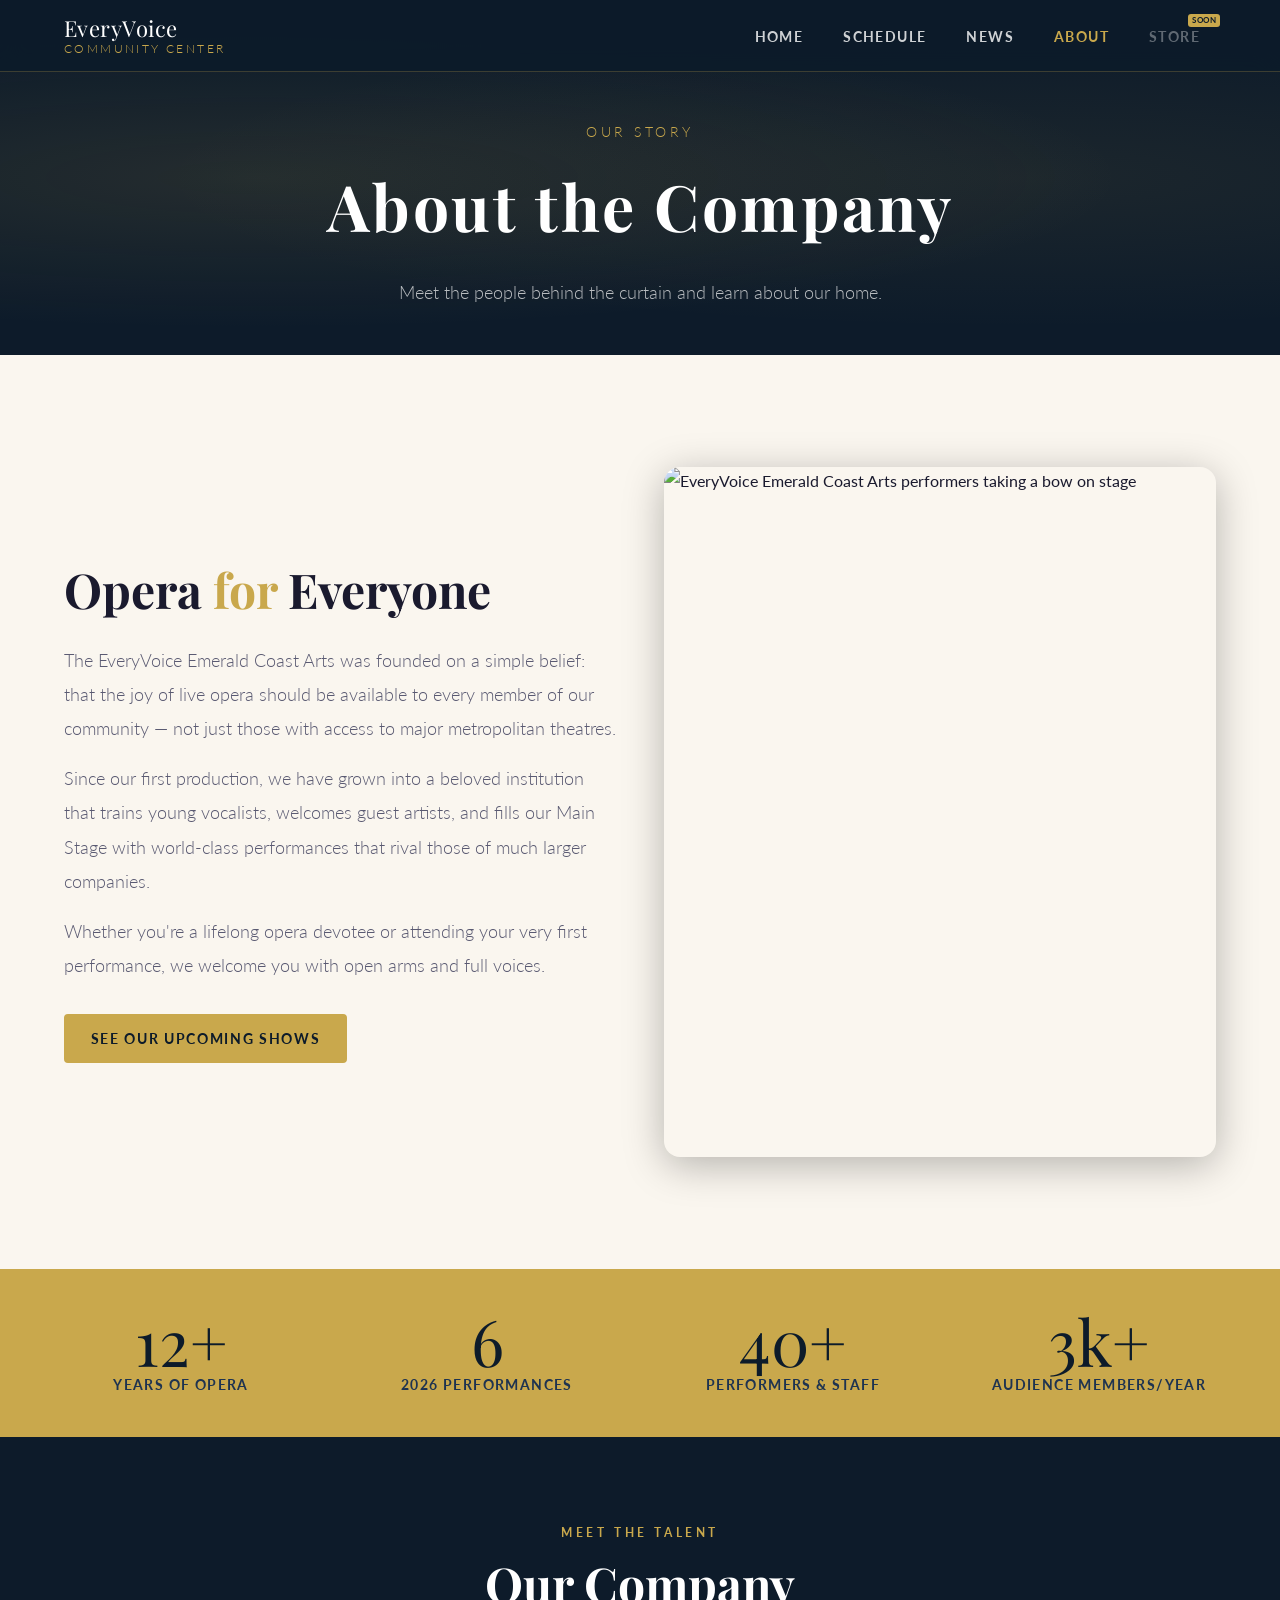
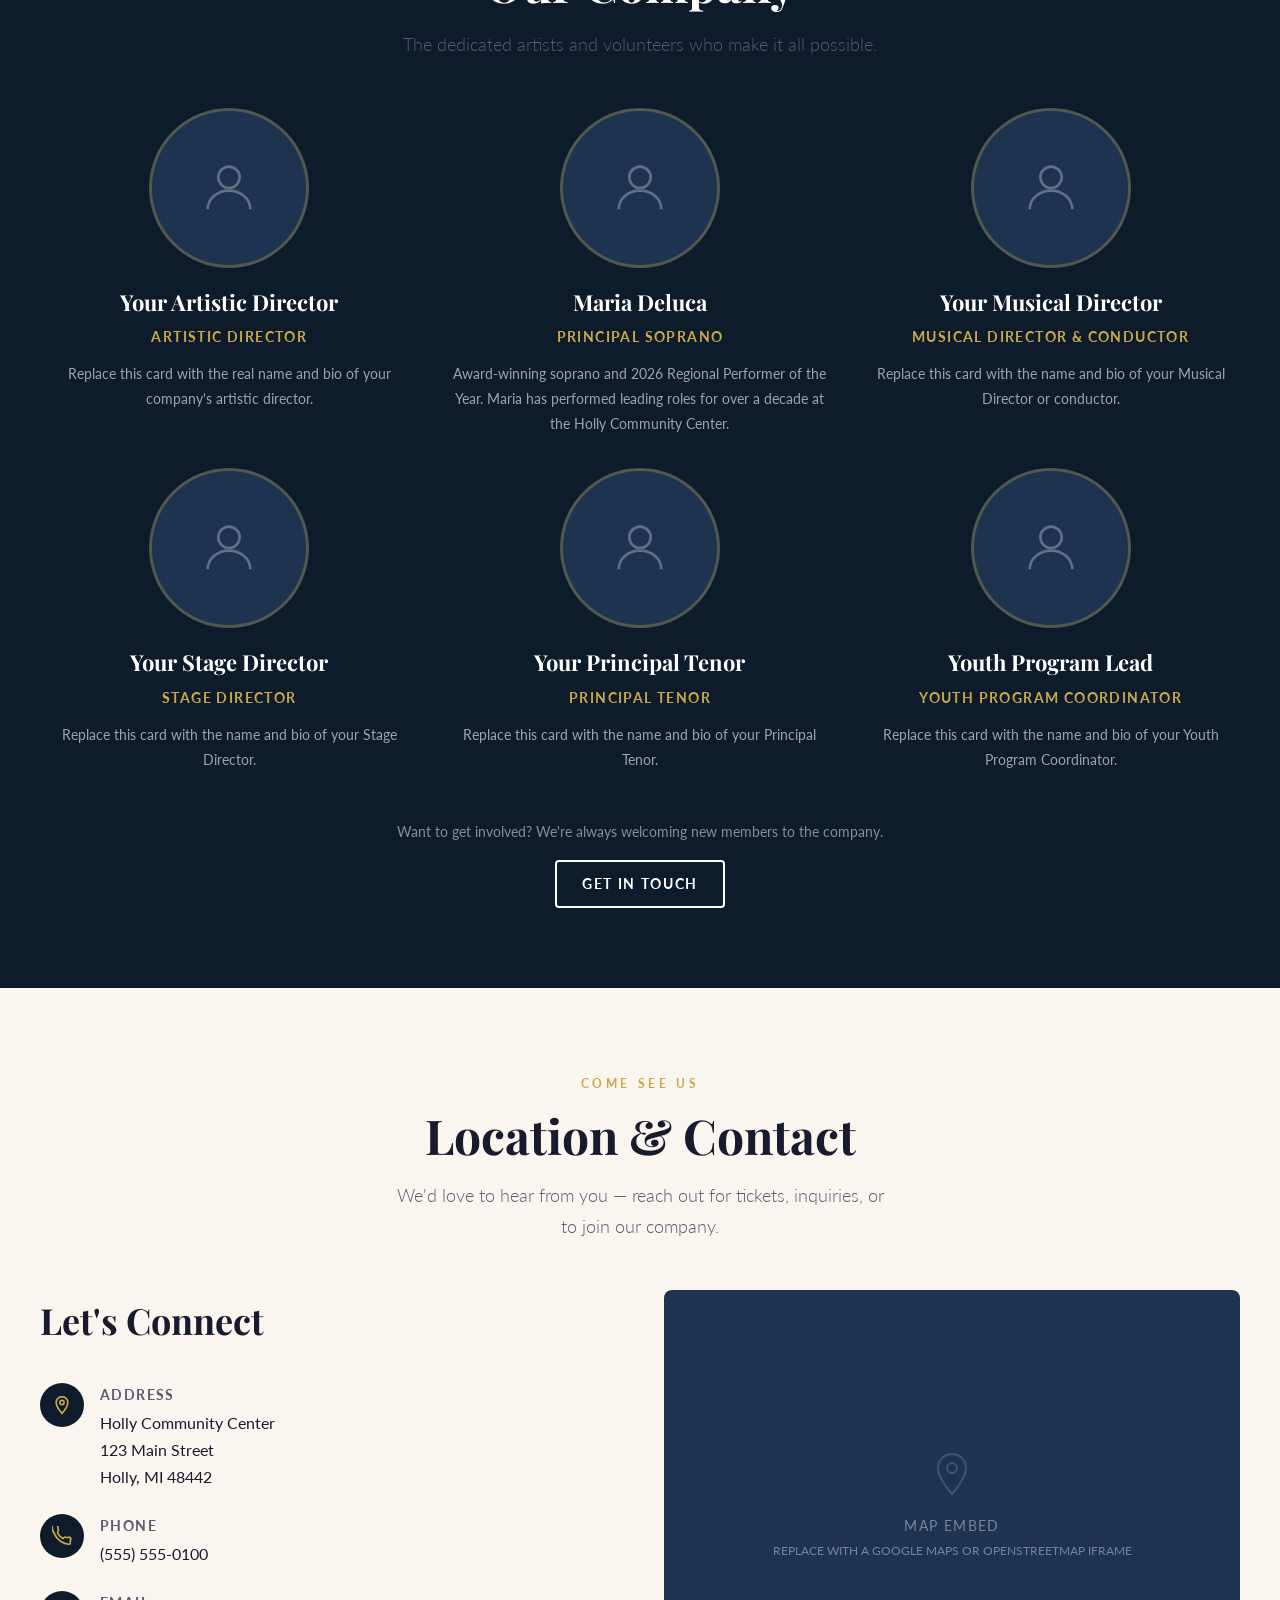
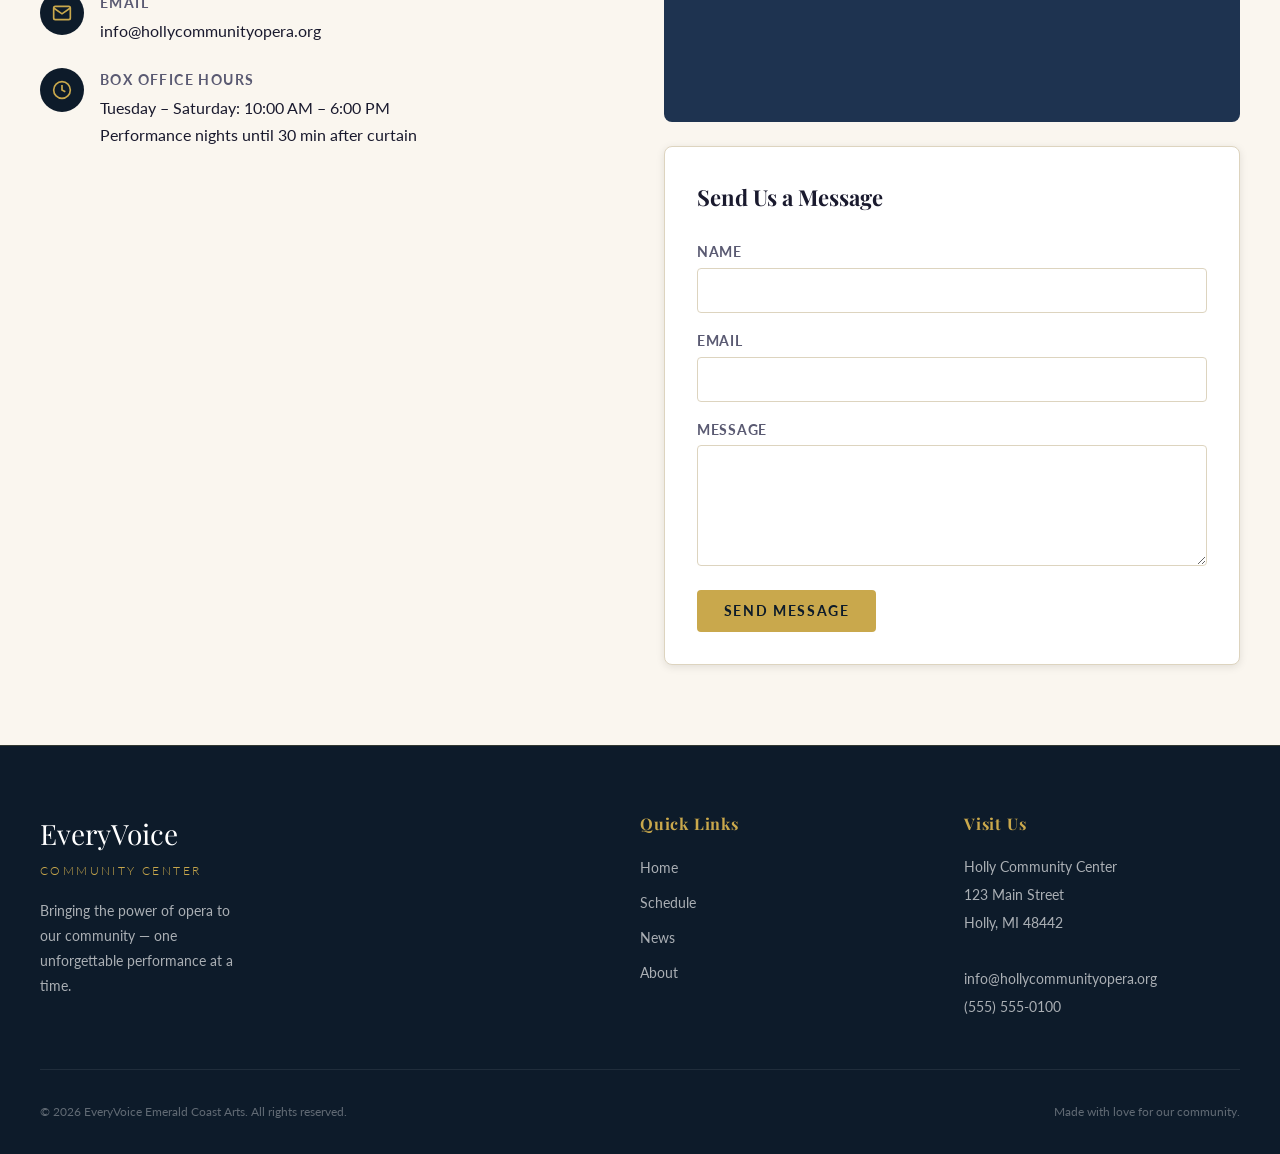
==== about.html @ 62fd3dc6 "Initial website" ====
<!DOCTYPE html>
<html lang="en">
<head>
  <meta charset="UTF-8">
  <meta name="viewport" content="width=device-width, initial-scale=1.0">
  <meta name="description" content="About EveryVoice Emerald Coast Arts — meet the performers and staff, find our location, and get in touch.">
  <title>About — EveryVoice Emerald Coast Arts</title>
  <link rel="stylesheet" href="css/style.css">
</head>
<body>

  <!-- ── Navigation ─────────────────────────────────────────── -->
  <nav class="site-nav" aria-label="Main navigation">
    <div class="nav-inner">
      <div class="nav-logo">
        <a href="index.html" aria-label="EveryVoice Emerald Coast Arts — Home">
          <span class="logo-title">EveryVoice</span>
          <span class="logo-sub">Community Center</span>
        </a>
      </div>
      <button class="nav-toggle" aria-controls="primary-nav" aria-expanded="false" aria-label="Open navigation menu">
        <span></span><span></span><span></span>
      </button>
      <ul class="nav-links" id="primary-nav" role="list">
        <li><a href="index.html">Home</a></li>
        <li><a href="schedule.html">Schedule</a></li>
        <li><a href="news.html">News</a></li>
        <li><a href="about.html">About</a></li>
        <li><a href="store.html" class="coming-soon" aria-label="Store — Coming Soon" tabindex="-1" aria-disabled="true">Store</a></li>
      </ul>
    </div>
  </nav>

  <!-- ── Page Banner ─────────────────────────────────────────── -->
  <header class="page-banner" aria-labelledby="about-heading">
    <h1 id="about-heading">
      <span>Our Story</span>
      About the Company
    </h1>
    <p>Meet the people behind the curtain and learn about our home.</p>
  </header>

  <!-- ── About Intro ─────────────────────────────────────────── -->
  <section style="padding: var(--sp-20) var(--sp-6); background: var(--clr-cream);" aria-labelledby="about-intro-heading">
    <div class="about-intro">
      <div class="about-intro-text">
        <h2 id="about-intro-heading">Opera <em>for</em> Everyone</h2>
        <p>
          The EveryVoice Emerald Coast Arts was founded on a simple belief: that the
          joy of live opera should be available to every member of our community —
          not just those with access to major metropolitan theatres.
        </p>
        <p>
          Since our first production, we have grown into a beloved institution that
          trains young vocalists, welcomes guest artists, and fills our Main Stage
          with world-class performances that rival those of much larger companies.
        </p>
        <p>
          Whether you're a lifelong opera devotee or attending your very first
          performance, we welcome you with open arms and full voices.
        </p>
        <a href="schedule.html" class="btn btn-primary" style="margin-top:var(--sp-4)">See Our Upcoming Shows</a>
      </div>
      <img
        class="about-intro-img"
        src="assets/pictures/shutterstock_2709307679.jpg"
        alt="EveryVoice Emerald Coast Arts performers taking a bow on stage"
        loading="lazy"
        onerror="this.onerror=null; this.src='assets/pictures/shutterstock_2499307679.jpg';"
      >
    </div>
  </section>

  <!-- ── Stats Strip ─────────────────────────────────────────── -->
  <div style="
    background: var(--clr-gold);
    padding: var(--sp-10) var(--sp-6);
  " aria-label="Company highlights">
    <div style="
      max-width: var(--max-w); margin-inline: auto;
      display: grid; grid-template-columns: repeat(4, 1fr);
      gap: var(--sp-6); text-align: center;
    ">
      <div>
        <p style="font-family:var(--font-serif);font-size:var(--fs-5xl);color:var(--clr-navy);line-height:1;">12+</p>
        <p style="font-size:var(--fs-sm);font-weight:700;letter-spacing:.1em;text-transform:uppercase;color:var(--clr-navy-light);">Years of Opera</p>
      </div>
      <div>
        <p style="font-family:var(--font-serif);font-size:var(--fs-5xl);color:var(--clr-navy);line-height:1;">6</p>
        <p style="font-size:var(--fs-sm);font-weight:700;letter-spacing:.1em;text-transform:uppercase;color:var(--clr-navy-light);">2026 Performances</p>
      </div>
      <div>
        <p style="font-family:var(--font-serif);font-size:var(--fs-5xl);color:var(--clr-navy);line-height:1;">40+</p>
        <p style="font-size:var(--fs-sm);font-weight:700;letter-spacing:.1em;text-transform:uppercase;color:var(--clr-navy-light);">Performers &amp; Staff</p>
      </div>
      <div>
        <p style="font-family:var(--font-serif);font-size:var(--fs-5xl);color:var(--clr-navy);line-height:1;">3k+</p>
        <p style="font-size:var(--fs-sm);font-weight:700;letter-spacing:.1em;text-transform:uppercase;color:var(--clr-navy-light);">Audience Members/Year</p>
      </div>
    </div>
  </div>

  <!-- ── People ──────────────────────────────────────────────── -->
  <section class="people-section" aria-labelledby="people-heading">
    <div class="section-title-block" style="color:var(--clr-white);padding-bottom:0;">
      <span class="eyebrow">Meet the Talent</span>
      <h2 id="people-heading" style="color:var(--clr-white);">Our Company</h2>
      <p>The dedicated artists and volunteers who make it all possible.</p>
    </div>

    <div class="people-grid">

      <!-- Artistic Director -->
      <article class="person-card">
        <div class="person-card-img" aria-hidden="true">
          <svg width="64" height="64" viewBox="0 0 24 24" fill="none" stroke="currentColor" stroke-width="1" aria-hidden="true"><circle cx="12" cy="8" r="4"/><path d="M4 20c0-4 3.6-7 8-7s8 3 8 7"/></svg>
        </div>
        <h3>Your Artistic Director</h3>
        <span class="role">Artistic Director</span>
        <p>Replace this card with the real name and bio of your company's artistic director.</p>
      </article>

      <!-- Principal Soprano -->
      <article class="person-card">
        <div class="person-card-img" aria-hidden="true">
          <svg width="64" height="64" viewBox="0 0 24 24" fill="none" stroke="currentColor" stroke-width="1" aria-hidden="true"><circle cx="12" cy="8" r="4"/><path d="M4 20c0-4 3.6-7 8-7s8 3 8 7"/></svg>
        </div>
        <h3>Maria Deluca</h3>
        <span class="role">Principal Soprano</span>
        <p>Award-winning soprano and 2026 Regional Performer of the Year. Maria has performed leading roles for over a decade at the Holly Community Center.</p>
      </article>

      <!-- Musical Director -->
      <article class="person-card">
        <div class="person-card-img" aria-hidden="true">
          <svg width="64" height="64" viewBox="0 0 24 24" fill="none" stroke="currentColor" stroke-width="1" aria-hidden="true"><circle cx="12" cy="8" r="4"/><path d="M4 20c0-4 3.6-7 8-7s8 3 8 7"/></svg>
        </div>
        <h3>Your Musical Director</h3>
        <span class="role">Musical Director &amp; Conductor</span>
        <p>Replace this card with the name and bio of your Musical Director or conductor.</p>
      </article>

      <!-- Stage Director -->
      <article class="person-card">
        <div class="person-card-img" aria-hidden="true">
          <svg width="64" height="64" viewBox="0 0 24 24" fill="none" stroke="currentColor" stroke-width="1" aria-hidden="true"><circle cx="12" cy="8" r="4"/><path d="M4 20c0-4 3.6-7 8-7s8 3 8 7"/></svg>
        </div>
        <h3>Your Stage Director</h3>
        <span class="role">Stage Director</span>
        <p>Replace this card with the name and bio of your Stage Director.</p>
      </article>

      <!-- Principal Tenor -->
      <article class="person-card">
        <div class="person-card-img" aria-hidden="true">
          <svg width="64" height="64" viewBox="0 0 24 24" fill="none" stroke="currentColor" stroke-width="1" aria-hidden="true"><circle cx="12" cy="8" r="4"/><path d="M4 20c0-4 3.6-7 8-7s8 3 8 7"/></svg>
        </div>
        <h3>Your Principal Tenor</h3>
        <span class="role">Principal Tenor</span>
        <p>Replace this card with the name and bio of your Principal Tenor.</p>
      </article>

      <!-- Youth Program Coordinator -->
      <article class="person-card">
        <div class="person-card-img" aria-hidden="true">
          <svg width="64" height="64" viewBox="0 0 24 24" fill="none" stroke="currentColor" stroke-width="1" aria-hidden="true"><circle cx="12" cy="8" r="4"/><path d="M4 20c0-4 3.6-7 8-7s8 3 8 7"/></svg>
        </div>
        <h3>Youth Program Lead</h3>
        <span class="role">Youth Program Coordinator</span>
        <p>Replace this card with the name and bio of your Youth Program Coordinator.</p>
      </article>

    </div>

    <div style="text-align:center; margin-top:var(--sp-12);">
      <p style="color:rgba(255,255,255,.5);font-size:var(--fs-sm);margin-bottom:var(--sp-4);">
        Want to get involved? We're always welcoming new members to the company.
      </p>
      <a href="#contact" class="btn btn-outline">Get in Touch</a>
    </div>
  </section>

  <!-- ── Location & Contact ──────────────────────────────────── -->
  <section class="contact-section" id="contact" aria-labelledby="contact-heading">
    <div class="section-title-block" style="margin-bottom: var(--sp-12);">
      <span class="eyebrow">Come See Us</span>
      <h2 id="contact-heading">Location &amp; Contact</h2>
      <p>We'd love to hear from you — reach out for tickets, inquiries, or to join our company.</p>
    </div>

    <div class="contact-grid">
      <div class="contact-info">
        <h2 style="font-family:var(--font-serif);font-size:var(--fs-3xl);margin-bottom:var(--sp-8);">
          Let's Connect
        </h2>

        <div class="contact-detail">
          <div class="icon" aria-hidden="true">
            <svg width="20" height="20" viewBox="0 0 24 24" fill="none" stroke="currentColor" stroke-width="2"><path d="M12 2C8.13 2 5 5.13 5 9c0 5.25 7 13 7 13s7-7.75 7-13c0-3.87-3.13-7-7-7z"/><circle cx="12" cy="9" r="2.5"/></svg>
          </div>
          <div class="contact-detail-text">
            <strong>Address</strong>
            <span>Holly Community Center<br>123 Main Street<br>Holly, MI 48442</span>
          </div>
        </div>

        <div class="contact-detail">
          <div class="icon" aria-hidden="true">
            <svg width="20" height="20" viewBox="0 0 24 24" fill="none" stroke="currentColor" stroke-width="2"><path d="M22 16.92v3a2 2 0 01-2.18 2 19.79 19.79 0 01-8.63-3.07A19.5 19.5 0 013.07 9.63 19.79 19.79 0 01.01 1a2 2 0 012-2h3a2 2 0 012 2 12.6 12.6 0 00.57 2.57 2 2 0 01-.45 2.11L6.91 8.91a16 16 0 006.18 6.18l1.23-1.23a2 2 0 012.11-.45 12.6 12.6 0 002.57.57A2 2 0 0122 16.92z"/></svg>
          </div>
          <div class="contact-detail-text">
            <strong>Phone</strong>
            <a href="tel:+15555550100">(555) 555-0100</a>
          </div>
        </div>

        <div class="contact-detail">
          <div class="icon" aria-hidden="true">
            <svg width="20" height="20" viewBox="0 0 24 24" fill="none" stroke="currentColor" stroke-width="2"><path d="M4 4h16c1.1 0 2 .9 2 2v12c0 1.1-.9 2-2 2H4c-1.1 0-2-.9-2-2V6c0-1.1.9-2 2-2z"/><polyline points="22,6 12,13 2,6"/></svg>
          </div>
          <div class="contact-detail-text">
            <strong>Email</strong>
            <a href="mailto:info@hollycommunityopera.org">info@hollycommunityopera.org</a>
          </div>
        </div>

        <div class="contact-detail">
          <div class="icon" aria-hidden="true">
            <svg width="20" height="20" viewBox="0 0 24 24" fill="none" stroke="currentColor" stroke-width="2"><circle cx="12" cy="12" r="10"/><polyline points="12 6 12 12 16 14"/></svg>
          </div>
          <div class="contact-detail-text">
            <strong>Box Office Hours</strong>
            <span>Tuesday – Saturday: 10:00 AM – 6:00 PM<br>
            Performance nights until 30 min after curtain</span>
          </div>
        </div>
      </div>

      <!-- Map placeholder — replace src with a real embed when ready -->
      <div>
        <div class="map-placeholder" aria-label="Map location placeholder — to be replaced with embedded map">
          <svg width="48" height="48" viewBox="0 0 24 24" fill="none" stroke="currentColor" stroke-width="1" aria-hidden="true"><path d="M12 2C8.13 2 5 5.13 5 9c0 5.25 7 13 7 13s7-7.75 7-13c0-3.87-3.13-7-7-7z"/><circle cx="12" cy="9" r="2.5"/></svg>
          <p>Map Embed<br><span style="font-size:.75rem;letter-spacing:0">Replace with a Google Maps or OpenStreetMap iframe</span></p>
        </div>

        <!-- Quick contact form -->
        <div style="
          background: var(--clr-white);
          border: 1px solid var(--clr-border);
          border-radius: var(--radius-md);
          padding: var(--sp-8);
          margin-top: var(--sp-6);
          box-shadow: var(--shadow-sm);
        ">
          <h3 style="font-family:var(--font-serif);font-size:var(--fs-xl);margin-bottom:var(--sp-6);">
            Send Us a Message
          </h3>
          <form
            action="mailto:info@hollycommunityopera.org"
            method="POST"
            enctype="text/plain"
            aria-label="Contact form"
            style="display:flex;flex-direction:column;gap:var(--sp-4);"
          >
            <div>
              <label for="cf-name" style="display:block;font-size:var(--fs-sm);font-weight:700;margin-bottom:var(--sp-1);color:var(--clr-text-muted);letter-spacing:.05em;text-transform:uppercase;">Name</label>
              <input type="text" id="cf-name" name="name" required autocomplete="name"
                style="width:100%;padding:.75em 1em;border:1px solid var(--clr-border);border-radius:var(--radius-sm);font-family:var(--font-sans);font-size:var(--fs-base);outline:none;transition:border-color .2s;"
                onfocus="this.style.borderColor='var(--clr-gold)'" onblur="this.style.borderColor='var(--clr-border)'">
            </div>
            <div>
              <label for="cf-email" style="display:block;font-size:var(--fs-sm);font-weight:700;margin-bottom:var(--sp-1);color:var(--clr-text-muted);letter-spacing:.05em;text-transform:uppercase;">Email</label>
              <input type="email" id="cf-email" name="email" required autocomplete="email"
                style="width:100%;padding:.75em 1em;border:1px solid var(--clr-border);border-radius:var(--radius-sm);font-family:var(--font-sans);font-size:var(--fs-base);outline:none;transition:border-color .2s;"
                onfocus="this.style.borderColor='var(--clr-gold)'" onblur="this.style.borderColor='var(--clr-border)'">
            </div>
            <div>
              <label for="cf-message" style="display:block;font-size:var(--fs-sm);font-weight:700;margin-bottom:var(--sp-1);color:var(--clr-text-muted);letter-spacing:.05em;text-transform:uppercase;">Message</label>
              <textarea id="cf-message" name="message" required rows="5"
                style="width:100%;padding:.75em 1em;border:1px solid var(--clr-border);border-radius:var(--radius-sm);font-family:var(--font-sans);font-size:var(--fs-base);outline:none;resize:vertical;transition:border-color .2s;"
                onfocus="this.style.borderColor='var(--clr-gold)'" onblur="this.style.borderColor='var(--clr-border)'"></textarea>
            </div>
            <button type="submit" class="btn btn-primary" style="align-self:flex-start;">Send Message</button>
          </form>
        </div>
      </div>
    </div>
  </section>

  <!-- ── Footer ─────────────────────────────────────────────── -->
  <footer class="site-footer" aria-label="Site footer">
    <div class="footer-grid">
      <div class="footer-brand">
        <span class="logo-title">EveryVoice</span>
        <span class="logo-sub">Community Center</span>
        <p>Bringing the power of opera to our community — one unforgettable performance at a time.</p>
      </div>
      <div class="footer-col">
        <h4>Quick Links</h4>
        <ul>
          <li><a href="index.html">Home</a></li>
          <li><a href="schedule.html">Schedule</a></li>
          <li><a href="news.html">News</a></li>
          <li><a href="about.html">About</a></li>
        </ul>
      </div>
      <div class="footer-col">
        <h4>Visit Us</h4>
        <address>
          Holly Community Center<br>
          123 Main Street<br>
          Holly, MI 48442<br><br>
          <a href="mailto:info@hollycommunityopera.org">info@hollycommunityopera.org</a><br>
          <a href="tel:+15555550100">(555) 555-0100</a>
        </address>
      </div>
    </div>
    <div class="footer-bottom">
      <p>&copy; <span id="footer-year">2026</span> EveryVoice Emerald Coast Arts. All rights reserved.</p>
      <p>Made with love for our community.</p>
    </div>
  </footer>

  <script src="js/main.js"></script>
  <script>
    document.getElementById('footer-year').textContent = new Date().getFullYear();
  </script>
</body>
</html>
---- css/style.css ----
/* ============================================================
   EveryVoice Emerald Coast Arts — DESIGN SYSTEM
   Palette: Deep Navy · Antique Gold · Warm Cream · Off-White
   Typography: Playfair Display (serif headings) + Lato (body)
   ============================================================ */

/* ── Google Fonts ─────────────────────────────────────────── */
@import url('https://fonts.googleapis.com/css2?family=Playfair+Display:ital,wght@0,400;0,600;0,700;1,400;1,600&family=Lato:wght@300;400;700&display=swap');

/* ── CSS Custom Properties (Design Tokens) ─────────────────── */
:root {
  /* Colors */
  --clr-navy:        #0d1b2a;
  --clr-navy-mid:    #162436;
  --clr-navy-light:  #1e3350;
  --clr-gold:        #c9a84c;
  --clr-gold-light:  #e2c97e;
  --clr-gold-pale:   #f5e9c8;
  --clr-cream:       #faf6ef;
  --clr-white:       #ffffff;
  --clr-text:        #1a1a2e;
  --clr-text-muted:  #5a5a72;
  --clr-border:      #ddd4bf;
  --clr-overlay:     rgba(13, 27, 42, 0.72);

  /* Gradients */
  --grad-hero: linear-gradient(160deg, rgba(13,27,42,0.85) 0%, rgba(13,27,42,0.45) 100%);
  --grad-gold:  linear-gradient(90deg, var(--clr-gold) 0%, var(--clr-gold-light) 100%);

  /* Typography */
  --font-serif: 'Playfair Display', Georgia, serif;
  --font-sans:  'Lato', system-ui, sans-serif;

  /* Scale */
  --fs-xs:   0.75rem;
  --fs-sm:   0.875rem;
  --fs-base: 1rem;
  --fs-lg:   1.125rem;
  --fs-xl:   1.375rem;
  --fs-2xl:  1.75rem;
  --fs-3xl:  2.25rem;
  --fs-4xl:  3rem;
  --fs-5xl:  4rem;

  /* Spacing */
  --sp-1:  0.25rem;
  --sp-2:  0.5rem;
  --sp-3:  0.75rem;
  --sp-4:  1rem;
  --sp-6:  1.5rem;
  --sp-8:  2rem;
  --sp-10: 2.5rem;
  --sp-12: 3rem;
  --sp-16: 4rem;
  --sp-20: 5rem;
  --sp-24: 6rem;

  /* Layout */
  --max-w:         1200px;
  --nav-h:         72px;
  --radius-sm:     4px;
  --radius-md:     8px;
  --radius-lg:     16px;
  --shadow-sm:     0 2px 8px rgba(0,0,0,.10);
  --shadow-md:     0 4px 20px rgba(0,0,0,.18);
  --shadow-lg:     0 8px 40px rgba(0,0,0,.28);
  --transition:    0.25s ease;
}

/* ── Reset ─────────────────────────────────────────────────── */
*, *::before, *::after { box-sizing: border-box; margin: 0; padding: 0; }
html { scroll-behavior: smooth; font-size: 16px; }
body {
  font-family: var(--font-sans);
  background: var(--clr-cream);
  color: var(--clr-text);
  line-height: 1.7;
}
img { display: block; max-width: 100%; height: auto; }
a { color: inherit; text-decoration: none; }
ul { list-style: none; }

/* ── Utility ────────────────────────────────────────────────── */
.container {
  width: 100%;
  max-width: var(--max-w);
  margin-inline: auto;
  padding-inline: var(--sp-6);
}
.sr-only {
  position: absolute; width: 1px; height: 1px;
  padding: 0; margin: -1px; overflow: hidden;
  clip: rect(0,0,0,0); white-space: nowrap; border: 0;
}
.visually-hidden {
  position: absolute; width: 1px; height: 1px;
  padding: 0; margin: -1px; overflow: hidden;
  clip: rect(0,0,0,0); white-space: nowrap; border: 0;
}

/* ── Section Divider ────────────────────────────────────────── */
.divider {
  display: flex; align-items: center; gap: var(--sp-4);
  margin-block: var(--sp-8);
  color: var(--clr-gold);
}
.divider::before, .divider::after {
  content: ''; flex: 1; height: 1px;
  background: linear-gradient(90deg, transparent, var(--clr-gold), transparent);
}
.divider span { font-size: var(--fs-lg); }

/* ── Page Title Banner ──────────────────────────────────────── */
.page-banner {
  background: var(--clr-navy);
  padding: calc(var(--nav-h) + var(--sp-12)) var(--sp-6) var(--sp-12);
  text-align: center;
  position: relative;
  overflow: hidden;
}
.page-banner::before {
  content: '';
  position: absolute; inset: 0;
  background: 
    radial-gradient(ellipse at 20% 50%, rgba(201,168,76,0.12) 0%, transparent 60%),
    radial-gradient(ellipse at 80% 50%, rgba(201,168,76,0.08) 0%, transparent 60%);
  pointer-events: none;
}
.page-banner h1 {
  font-family: var(--font-serif);
  font-size: clamp(var(--fs-3xl), 5vw, var(--fs-5xl));
  color: var(--clr-white);
  letter-spacing: 0.04em;
  position: relative;
}
.page-banner h1 span {
  display: block;
  font-size: var(--fs-sm);
  font-family: var(--font-sans);
  font-weight: 300;
  letter-spacing: 0.25em;
  text-transform: uppercase;
  color: var(--clr-gold);
  margin-bottom: var(--sp-2);
}
.page-banner p {
  color: rgba(255,255,255,.7);
  font-size: var(--fs-lg);
  margin-top: var(--sp-4);
  font-weight: 300;
  position: relative;
}

/* ============================================================
   NAVIGATION
   ============================================================ */
.site-nav {
  position: fixed; top: 0; left: 0; right: 0; z-index: 1000;
  height: var(--nav-h);
  background: rgba(13, 27, 42, 0.97);
  backdrop-filter: blur(12px);
  border-bottom: 1px solid rgba(201,168,76,.25);
  display: flex; align-items: center;
  transition: box-shadow var(--transition);
}
.site-nav.scrolled { box-shadow: var(--shadow-md); }

.nav-inner {
  display: flex; align-items: center; justify-content: space-between;
  width: 100%; max-width: var(--max-w); margin-inline: auto;
  padding-inline: var(--sp-6);
}

.nav-logo a {
  display: flex; flex-direction: column; line-height: 1.2;
  text-decoration: none;
}
.nav-logo .logo-title {
  font-family: var(--font-serif);
  font-size: var(--fs-xl);
  color: var(--clr-white);
  letter-spacing: 0.02em;
}
.nav-logo .logo-sub {
  font-size: var(--fs-xs);
  letter-spacing: 0.2em;
  text-transform: uppercase;
  color: var(--clr-gold);
  font-weight: 300;
}

.nav-links {
  display: flex; align-items: center; gap: var(--sp-2);
}
.nav-links a {
  font-size: var(--fs-sm);
  letter-spacing: 0.1em;
  text-transform: uppercase;
  font-weight: 700;
  color: rgba(255,255,255,.8);
  padding: var(--sp-2) var(--sp-4);
  border-radius: var(--radius-sm);
  transition: color var(--transition), background var(--transition);
}
.nav-links a:hover { color: var(--clr-gold); background: rgba(201,168,76,.08); }
.nav-links a.active { color: var(--clr-gold); }
.nav-links a.coming-soon {
  color: rgba(255,255,255,.35);
  cursor: default;
  pointer-events: none;
  position: relative;
}
.nav-links a.coming-soon::after {
  content: 'Soon';
  position: absolute; top: -6px; right: -4px;
  background: var(--clr-gold);
  color: var(--clr-navy);
  font-size: 8px; font-weight: 700;
  letter-spacing: 0.05em;
  padding: 1px 4px;
  border-radius: 3px;
  line-height: 1.4;
}

/* Hamburger */
.nav-toggle {
  display: none;
  flex-direction: column; justify-content: center; align-items: center;
  gap: 5px; width: 40px; height: 40px;
  background: none; border: none; cursor: pointer;
  padding: var(--sp-2);
}
.nav-toggle span {
  display: block; width: 24px; height: 2px;
  background: var(--clr-white);
  border-radius: 2px;
  transition: transform var(--transition), opacity var(--transition);
}
.nav-toggle.open span:nth-child(1) { transform: translateY(7px) rotate(45deg); }
.nav-toggle.open span:nth-child(2) { opacity: 0; }
.nav-toggle.open span:nth-child(3) { transform: translateY(-7px) rotate(-45deg); }

/* Mobile Nav */
@media (max-width: 768px) {
  .nav-toggle { display: flex; }
  .nav-links {
    position: fixed; top: var(--nav-h); left: 0; right: 0;
    flex-direction: column; align-items: stretch; gap: 0;
    background: var(--clr-navy);
    border-top: 1px solid rgba(201,168,76,.2);
    padding: var(--sp-4) var(--sp-6) var(--sp-8);
    transform: translateY(-110%);
    transition: transform var(--transition);
  }
  .nav-links.open { transform: translateY(0); }
  .nav-links a {
    padding: var(--sp-4) var(--sp-2);
    border-bottom: 1px solid rgba(255,255,255,.06);
    font-size: var(--fs-base);
  }
  .nav-links a.coming-soon { pointer-events: none; }
}

/* ============================================================
   BUTTONS
   ============================================================ */
.btn {
  display: inline-flex; align-items: center; justify-content: center;
  gap: var(--sp-2);
  font-family: var(--font-sans);
  font-size: var(--fs-sm);
  font-weight: 700;
  letter-spacing: 0.12em;
  text-transform: uppercase;
  padding: 0.75em 1.75em;
  border-radius: var(--radius-sm);
  border: 2px solid transparent;
  cursor: pointer;
  transition: background var(--transition), color var(--transition),
              border-color var(--transition), box-shadow var(--transition),
              transform var(--transition);
  text-decoration: none;
}
.btn:hover { transform: translateY(-2px); }

.btn-primary {
  background: var(--clr-gold);
  color: var(--clr-navy);
  border-color: var(--clr-gold);
}
.btn-primary:hover {
  background: var(--clr-gold-light);
  border-color: var(--clr-gold-light);
  box-shadow: 0 4px 16px rgba(201,168,76,.4);
}

.btn-outline {
  background: transparent;
  color: var(--clr-white);
  border-color: var(--clr-white);
}
.btn-outline:hover {
  background: var(--clr-white);
  color: var(--clr-navy);
}

.btn-outline-gold {
  background: transparent;
  color: var(--clr-gold);
  border-color: var(--clr-gold);
}
.btn-outline-gold:hover {
  background: var(--clr-gold);
  color: var(--clr-navy);
  box-shadow: 0 4px 16px rgba(201,168,76,.3);
}

/* ============================================================
   FOOTER
   ============================================================ */
.site-footer {
  background: var(--clr-navy);
  color: rgba(255,255,255,.65);
  padding: var(--sp-16) var(--sp-6) var(--sp-8);
  border-top: 1px solid rgba(201,168,76,.2);
}
.footer-grid {
  display: grid;
  grid-template-columns: 2fr 1fr 1fr;
  gap: var(--sp-12);
  max-width: var(--max-w);
  margin-inline: auto;
}
.footer-brand .logo-title {
  font-family: var(--font-serif);
  font-size: var(--fs-2xl);
  color: var(--clr-white);
  display: block;
  margin-bottom: var(--sp-1);
}
.footer-brand .logo-sub {
  font-size: var(--fs-xs);
  letter-spacing: 0.2em;
  text-transform: uppercase;
  color: var(--clr-gold);
  display: block;
  margin-bottom: var(--sp-4);
  font-weight: 300;
}
.footer-brand p { font-size: var(--fs-sm); line-height: 1.8; max-width: 26ch; }

.footer-col h4 {
  font-family: var(--font-serif);
  color: var(--clr-gold);
  font-size: var(--fs-base);
  margin-bottom: var(--sp-4);
  letter-spacing: 0.05em;
}
.footer-col ul li { margin-bottom: var(--sp-2); }
.footer-col ul a { font-size: var(--fs-sm); transition: color var(--transition); }
.footer-col ul a:hover { color: var(--clr-gold); }
.footer-col address { font-style: normal; font-size: var(--fs-sm); line-height: 2; }

.footer-bottom {
  max-width: var(--max-w); margin-inline: auto;
  padding-top: var(--sp-8); margin-top: var(--sp-12);
  border-top: 1px solid rgba(255,255,255,.08);
  display: flex; justify-content: space-between; align-items: center;
  flex-wrap: wrap; gap: var(--sp-4);
  font-size: var(--fs-xs); color: rgba(255,255,255,.35);
}

@media (max-width: 768px) {
  .footer-grid { grid-template-columns: 1fr; gap: var(--sp-8); }
  .footer-bottom { flex-direction: column; text-align: center; }
}

/* ============================================================
   HOME — HERO
   ============================================================ */
.hero {
  position: relative; min-height: 100vh;
  display: flex; align-items: center;
  overflow: hidden;
}
.hero-bg {
  position: absolute; inset: 0;
  background-image: url('../assets/pictures/shutterstock_2295003825.jpg');
  background-size: cover; background-position: center top;
  transform: scale(1.04);
  transition: transform 8s ease;
}
.hero-bg::after {
  content: '';
  position: absolute; inset: 0;
  background: var(--grad-hero);
}
.hero.loaded .hero-bg { transform: scale(1); }

.hero-content {
  position: relative; z-index: 1;
  max-width: var(--max-w); margin-inline: auto;
  padding: calc(var(--nav-h) + var(--sp-12)) var(--sp-6) var(--sp-16);
  width: 100%;
}
.hero-eyebrow {
  display: inline-block;
  font-size: var(--fs-xs);
  letter-spacing: 0.3em;
  text-transform: uppercase;
  color: var(--clr-gold);
  font-weight: 700;
  margin-bottom: var(--sp-4);
}
.hero-title {
  font-family: var(--font-serif);
  font-size: clamp(var(--fs-3xl), 7vw, var(--fs-5xl));
  color: var(--clr-white);
  line-height: 1.12;
  max-width: 14ch;
  margin-bottom: var(--sp-6);
  text-shadow: 0 2px 20px rgba(0,0,0,.4);
}
.hero-title em { color: var(--clr-gold-light); font-style: italic; }
.hero-subtitle {
  color: rgba(255,255,255,.8);
  font-size: var(--fs-lg);
  font-weight: 300;
  max-width: 42ch;
  margin-bottom: var(--sp-10);
  line-height: 1.8;
}
.hero-actions { display: flex; gap: var(--sp-4); flex-wrap: wrap; }

.hero-scroll {
  position: absolute; bottom: var(--sp-8); left: 50%;
  transform: translateX(-50%);
  display: flex; flex-direction: column; align-items: center; gap: var(--sp-2);
  color: rgba(255,255,255,.5);
  font-size: var(--fs-xs); letter-spacing: 0.15em; text-transform: uppercase;
  animation: nudge 2.4s ease-in-out infinite;
  z-index: 1;
}
.hero-scroll::after {
  content: ''; display: block;
  width: 1px; height: 36px;
  background: linear-gradient(to bottom, rgba(255,255,255,.4), transparent);
}
@keyframes nudge {
  0%, 100% { transform: translateX(-50%) translateY(0); }
  50% { transform: translateX(-50%) translateY(6px); }
}

/* ── Season Highlight Strip ─────────────────────────────────── */
.season-strip {
  background: var(--clr-navy);
  padding: var(--sp-8) var(--sp-6);
  border-bottom: 1px solid rgba(201,168,76,.15);
}
.season-strip-inner {
  max-width: var(--max-w); margin-inline: auto;
  display: flex; align-items: center; justify-content: space-between;
  gap: var(--sp-6); flex-wrap: wrap;
}
.season-strip-text {
  color: rgba(255,255,255,.8);
  font-size: var(--fs-sm); letter-spacing: 0.1em;
}
.season-strip-text strong { color: var(--clr-gold); font-size: var(--fs-base); }

/* ── Featured Performance Section ────────────────────────────── */
.section { padding: var(--sp-20) var(--sp-6); }
.section-dark {
  background: var(--clr-navy);
  color: var(--clr-white);
}
.section-title-block { text-align: center; margin-bottom: var(--sp-12); }
.section-title-block .eyebrow {
  display: inline-block;
  font-size: var(--fs-xs); letter-spacing: 0.3em; text-transform: uppercase;
  color: var(--clr-gold); font-weight: 700; margin-bottom: var(--sp-3);
}
.section-title-block h2 {
  font-family: var(--font-serif);
  font-size: clamp(var(--fs-2xl), 4vw, var(--fs-4xl));
  line-height: 1.2; margin-bottom: var(--sp-4);
}
.section-title-block p {
  font-size: var(--fs-lg); color: var(--clr-text-muted);
  max-width: 50ch; margin-inline: auto; font-weight: 300;
}
.section-dark .section-title-block p { color: rgba(255,255,255,.6); }

/* Featured Card */
.featured-card {
  max-width: var(--max-w); margin-inline: auto;
  display: grid; grid-template-columns: 1fr 1fr; gap: 0;
  border-radius: var(--radius-lg); overflow: hidden;
  box-shadow: var(--shadow-lg);
}
.featured-card-img {
  position: relative; min-height: 500px;
  background-image: url('../assets/pictures/shutterstock_2552284967.jpg');
  background-size: cover; background-position: center;
}
.featured-card-img::after {
  content: ''; position: absolute; inset: 0;
  background: linear-gradient(to right, transparent 60%, var(--clr-navy));
}
.featured-card-body {
  background: var(--clr-navy-mid);
  padding: var(--sp-12);
  display: flex; flex-direction: column; justify-content: center;
  gap: var(--sp-6);
}
.featured-card-body .tag {
  display: inline-block;
  background: rgba(201,168,76,.15); color: var(--clr-gold);
  font-size: var(--fs-xs); letter-spacing: 0.15em; text-transform: uppercase;
  font-weight: 700; padding: 4px 12px; border-radius: 40px;
  border: 1px solid rgba(201,168,76,.3);
  width: fit-content;
}
.featured-card-body h3 {
  font-family: var(--font-serif);
  font-size: var(--fs-3xl); color: var(--clr-white);
  font-style: italic; line-height: 1.2;
}
.featured-card-body .composer {
  font-size: var(--fs-sm); color: var(--clr-gold-light);
  letter-spacing: 0.1em; text-transform: uppercase;
}
.featured-card-body p { color: rgba(255,255,255,.7); font-weight: 300; }
.featured-meta {
  display: flex; flex-wrap: wrap; gap: var(--sp-4);
}
.featured-meta-item {
  display: flex; align-items: center; gap: var(--sp-2);
  font-size: var(--fs-sm); color: rgba(255,255,255,.6);
}
.featured-meta-item svg { color: var(--clr-gold); flex-shrink: 0; }

@media (max-width: 900px) {
  .featured-card { grid-template-columns: 1fr; }
  .featured-card-img { min-height: 280px; }
  .featured-card-img::after {
    background: linear-gradient(to bottom, transparent 60%, var(--clr-navy));
  }
  .featured-card-body { padding: var(--sp-8); }
}

/* ── Three-up Card Grid ─────────────────────────────────────── */
.card-grid {
  max-width: var(--max-w); margin-inline: auto;
  display: grid; grid-template-columns: repeat(3, 1fr); gap: var(--sp-6);
}
@media (max-width: 900px)  { .card-grid { grid-template-columns: 1fr 1fr; } }
@media (max-width: 600px)  { .card-grid { grid-template-columns: 1fr; } }

.card {
  background: var(--clr-white);
  border-radius: var(--radius-md);
  overflow: hidden;
  box-shadow: var(--shadow-sm);
  border: 1px solid var(--clr-border);
  display: flex; flex-direction: column;
  transition: transform var(--transition), box-shadow var(--transition);
}
.card:hover { transform: translateY(-4px); box-shadow: var(--shadow-md); }

.card-img {
  width: 100%; aspect-ratio: 4/3;
  object-fit: cover;
}

.card-img-placeholder {
  width: 100%; aspect-ratio: 4/3;
  background: var(--clr-navy-light);
  display: flex; align-items: center; justify-content: center;
}
.card-img-placeholder svg { opacity: .3; }

.card-body {
  padding: var(--sp-6);
  flex: 1; display: flex; flex-direction: column; gap: var(--sp-3);
}
.card-tag {
  font-size: var(--fs-xs); letter-spacing: 0.15em; text-transform: uppercase;
  color: var(--clr-gold); font-weight: 700;
}
.card-tag.tag-community { color: #5a9bd5; }
.card-tag.tag-award     { color: #b07cc6; }

.card-title {
  font-family: var(--font-serif);
  font-size: var(--fs-xl); color: var(--clr-text); line-height: 1.3;
}
.card-meta {
  font-size: var(--fs-xs); color: var(--clr-text-muted);
  letter-spacing: 0.05em;
}
.card-excerpt {
  font-size: var(--fs-sm); color: var(--clr-text-muted);
  line-height: 1.8; flex: 1;
}
.card-link {
  margin-top: auto; padding-top: var(--sp-4);
  font-size: var(--fs-xs); font-weight: 700; letter-spacing: 0.1em;
  text-transform: uppercase; color: var(--clr-gold);
  display: flex; align-items: center; gap: 6px;
  transition: gap var(--transition);
}
.card:hover .card-link { gap: 10px; }

/* Dark card variant (for schedule page) */
.card-dark {
  background: var(--clr-navy-mid);
  border-color: rgba(201,168,76,.15);
  color: var(--clr-white);
}
.card-dark .card-title { color: var(--clr-white); }
.card-dark .card-meta  { color: rgba(255,255,255,.5); }
.card-dark .card-excerpt { color: rgba(255,255,255,.65); }

/* ── Mission Statement ──────────────────────────────────────── */
.mission {
  padding: var(--sp-20) var(--sp-6);
  background: var(--clr-gold-pale);
  text-align: center;
}
.mission blockquote {
  max-width: 60ch; margin-inline: auto;
  font-family: var(--font-serif);
  font-size: clamp(var(--fs-xl), 3vw, var(--fs-3xl));
  font-style: italic;
  color: var(--clr-navy);
  line-height: 1.5;
}
.mission blockquote::before,
.mission blockquote::after { content: '\201C'; color: var(--clr-gold); }
.mission blockquote::after  { content: '\201D'; }
.mission cite {
  display: block; margin-top: var(--sp-6);
  font-style: normal; font-size: var(--fs-sm);
  letter-spacing: 0.2em; text-transform: uppercase;
  color: var(--clr-text-muted);
}
.mission cite::before { content: '— '; }

/* ── Gallery Strip (Home) ────────────────────────────────────── */
.gallery-strip {
  padding: var(--sp-20) var(--sp-6);
  background: var(--clr-white);
}
.gallery-grid {
  max-width: var(--max-w); margin-inline: auto;
  display: grid;
  grid-template-columns: 2fr 1fr 1fr;
  grid-template-rows: repeat(2, 200px);
  gap: var(--sp-3);
  border-radius: var(--radius-md); overflow: hidden;
}
.gallery-grid img {
  width: 100%; height: 100%; object-fit: cover;
  transition: transform 0.6s ease;
}
.gallery-grid .g-main { grid-row: 1 / 3; }
.gallery-grid div { overflow: hidden; }
.gallery-grid div:hover img { transform: scale(1.06); }

@media (max-width: 768px) {
  .gallery-grid { grid-template-columns: 1fr 1fr; grid-template-rows: auto; }
  .gallery-grid .g-main { grid-row: auto; }
}

/* ============================================================
   SCHEDULE PAGE
   ============================================================ */
.schedule-filters {
  max-width: var(--max-w); margin-inline: auto;
  display: flex; gap: var(--sp-3); flex-wrap: wrap;
  padding: var(--sp-8) var(--sp-6) 0;
}
.filter-btn {
  padding: var(--sp-2) var(--sp-4);
  border: 1px solid var(--clr-border);
  border-radius: 40px;
  background: transparent;
  font-family: var(--font-sans);
  font-size: var(--fs-sm); font-weight: 700;
  letter-spacing: 0.08em; text-transform: uppercase;
  cursor: pointer;
  color: var(--clr-text-muted);
  transition: all var(--transition);
}
.filter-btn.active,
.filter-btn:hover {
  background: var(--clr-gold);
  border-color: var(--clr-gold);
  color: var(--clr-navy);
}

.event-list {
  max-width: var(--max-w); margin-inline: auto;
  padding: var(--sp-8) var(--sp-6) var(--sp-20);
  display: flex; flex-direction: column; gap: var(--sp-6);
}

.event-row {
  display: grid;
  grid-template-columns: 120px 1fr auto;
  gap: var(--sp-6);
  background: var(--clr-white);
  border-radius: var(--radius-md);
  border: 1px solid var(--clr-border);
  overflow: hidden;
  box-shadow: var(--shadow-sm);
  transition: transform var(--transition), box-shadow var(--transition);
}
.event-row:hover { transform: translateY(-2px); box-shadow: var(--shadow-md); }

.event-date-block {
  background: var(--clr-navy);
  display: flex; flex-direction: column;
  align-items: center; justify-content: center;
  padding: var(--sp-4);
  flex-shrink: 0;
}
.event-date-block .month {
  font-size: var(--fs-xs); letter-spacing: 0.2em;
  text-transform: uppercase; color: var(--clr-gold);
  font-weight: 700;
}
.event-date-block .day {
  font-family: var(--font-serif);
  font-size: var(--fs-4xl); color: var(--clr-white);
  line-height: 1;
}
.event-date-block .year {
  font-size: var(--fs-xs); color: rgba(255,255,255,.4);
}

.event-info {
  padding: var(--sp-6) var(--sp-4) var(--sp-6) 0;
  display: flex; flex-direction: column; justify-content: center; gap: var(--sp-2);
}
.event-info .tag {
  font-size: var(--fs-xs); letter-spacing: 0.15em; text-transform: uppercase;
  color: var(--clr-gold); font-weight: 700; width: fit-content;
}
.event-info h3 {
  font-family: var(--font-serif); font-size: var(--fs-xl);
  font-style: italic; line-height: 1.3; color: var(--clr-text);
}
.event-info .composer { font-size: var(--fs-sm); color: var(--clr-text-muted); }
.event-info .event-details {
  display: flex; flex-wrap: wrap; gap: var(--sp-4);
  font-size: var(--fs-sm); color: var(--clr-text-muted);
}
.event-info .event-details span { display: flex; align-items: center; gap: 4px; }

.event-action {
  display: flex; align-items: center; justify-content: center;
  padding: var(--sp-6);
  flex-shrink: 0;
}

@media (max-width: 700px) {
  .event-row {
    grid-template-columns: 80px 1fr;
    grid-template-rows: auto auto;
  }
  .event-date-block { grid-row: 1 / 3; }
  .event-info { padding: var(--sp-4) var(--sp-4) 0 0; }
  .event-action {
    grid-column: 2; justify-content: flex-start;
    padding: 0 var(--sp-4) var(--sp-4) 0;
  }
}

/* Past events */
.event-row.past { opacity: .55; }
.event-row.past .event-date-block { background: var(--clr-text-muted); }

/* No events message */
.no-events {
  text-align: center; padding: var(--sp-16);
  color: var(--clr-text-muted); font-style: italic;
}

/* ============================================================
   NEWS PAGE
   ============================================================ */
.news-layout {
  max-width: var(--max-w); margin-inline: auto;
  padding: var(--sp-12) var(--sp-6) var(--sp-20);
  display: grid;
  grid-template-columns: 1fr 320px;
  gap: var(--sp-10);
  align-items: start;
}
@media (max-width: 1024px) {
  .news-layout { grid-template-columns: 1fr; }
}

.news-featured {
  grid-column: 1;
  background: var(--clr-white);
  border-radius: var(--radius-md);
  overflow: hidden;
  box-shadow: var(--shadow-sm);
  border: 1px solid var(--clr-border);
  margin-bottom: var(--sp-8);
}
.news-featured img {
  width: 100%; height: 380px; object-fit: cover;
}
.news-featured-body { padding: var(--sp-8); }
.news-featured-body .tag {
  font-size: var(--fs-xs); letter-spacing: 0.15em; text-transform: uppercase;
  color: var(--clr-gold); font-weight: 700; margin-bottom: var(--sp-4);
  display: block;
}
.news-featured-body h2 {
  font-family: var(--font-serif); font-size: var(--fs-3xl);
  line-height: 1.25; margin-bottom: var(--sp-4);
}
.news-featured-body .meta {
  font-size: var(--fs-xs); color: var(--clr-text-muted);
  letter-spacing: 0.08em; margin-bottom: var(--sp-4);
}
.news-featured-body p { color: var(--clr-text-muted); line-height: 1.9; }

.news-grid {
  display: grid; gap: var(--sp-6);
  grid-template-columns: 1fr 1fr;
}
@media (max-width: 700px) { .news-grid { grid-template-columns: 1fr; } }

/* Sidebar */
.news-sidebar { position: sticky; top: calc(var(--nav-h) + var(--sp-6)); }
.sidebar-widget {
  background: var(--clr-white);
  border: 1px solid var(--clr-border);
  border-radius: var(--radius-md);
  padding: var(--sp-6);
  margin-bottom: var(--sp-6);
}
.sidebar-widget h3 {
  font-family: var(--font-serif);
  font-size: var(--fs-lg); color: var(--clr-navy);
  margin-bottom: var(--sp-4);
  padding-bottom: var(--sp-3);
  border-bottom: 2px solid var(--clr-gold);
}
.sidebar-widget li {
  padding: var(--sp-3) 0;
  border-bottom: 1px solid var(--clr-border);
  font-size: var(--fs-sm);
}
.sidebar-widget li:last-child { border-bottom: none; }
.sidebar-filter-btn {
  display: block; width: 100%;
  text-align: left; background: none; border: none;
  font-family: var(--font-sans); font-size: var(--fs-sm);
  cursor: pointer; padding: var(--sp-3) var(--sp-4);
  border-radius: var(--radius-sm);
  color: var(--clr-text-muted);
  transition: all var(--transition);
}
.sidebar-filter-btn.active,
.sidebar-filter-btn:hover {
  background: var(--clr-gold-pale);
  color: var(--clr-navy); font-weight: 700;
}

/* ============================================================
   ABOUT PAGE
   ============================================================ */
.about-intro {
  max-width: var(--max-w); margin-inline: auto;
  padding: var(--sp-8) var(--sp-6);
  display: grid; grid-template-columns: 1fr 1fr; gap: var(--sp-12);
  align-items: center;
}
@media (max-width: 768px) {
  .about-intro { grid-template-columns: 1fr; gap: var(--sp-8); }
}
.about-intro-text h2 {
  font-family: var(--font-serif); font-size: clamp(var(--fs-2xl), 4vw, var(--fs-4xl));
  line-height: 1.2; margin-bottom: var(--sp-6);
}
.about-intro-text h2 em { color: var(--clr-gold); font-style: normal; }
.about-intro-text p {
  color: var(--clr-text-muted); font-size: var(--fs-lg);
  font-weight: 300; line-height: 1.9; margin-bottom: var(--sp-4);
}
.about-intro-img {
  border-radius: var(--radius-lg); overflow: hidden;
  box-shadow: var(--shadow-lg);
  aspect-ratio: 4/5; object-fit: cover; width: 100%;
}

/* People Grid */
.people-section {
  padding: var(--sp-20) var(--sp-6);
  background: var(--clr-navy);
}
.people-grid {
  max-width: var(--max-w); margin-inline: auto;
  display: grid; grid-template-columns: repeat(3, 1fr); gap: var(--sp-8);
  margin-top: var(--sp-12);
}
@media (max-width: 900px) { .people-grid { grid-template-columns: 1fr 1fr; } }
@media (max-width: 600px) { .people-grid { grid-template-columns: 1fr; } }

.person-card {
  text-align: center;
  color: var(--clr-white);
}
.person-card-img {
  width: 160px; height: 160px;
  border-radius: 50%;
  margin-inline: auto; margin-bottom: var(--sp-4);
  background: var(--clr-navy-light);
  border: 3px solid rgba(201,168,76,.3);
  overflow: hidden; object-fit: cover;
  display: flex; align-items: center; justify-content: center;
}
.person-card-img svg { opacity: .3; }
.person-card-img img { width: 100%; height: 100%; object-fit: cover; }
.person-card h3 {
  font-family: var(--font-serif); font-size: var(--fs-xl);
  margin-bottom: var(--sp-1);
}
.person-card .role {
  color: var(--clr-gold); font-size: var(--fs-sm);
  letter-spacing: 0.1em; text-transform: uppercase; font-weight: 700;
  margin-bottom: var(--sp-3);
  display: block;
}
.person-card p { color: rgba(255,255,255,.6); font-size: var(--fs-sm); line-height: 1.8; }

/* Location & Contact */
.contact-section {
  padding: var(--sp-20) var(--sp-6);
  background: var(--clr-cream);
}
.contact-grid {
  max-width: var(--max-w); margin-inline: auto;
  display: grid; grid-template-columns: 1fr 1fr; gap: var(--sp-12);
  align-items: start;
}
@media (max-width: 768px) { .contact-grid { grid-template-columns: 1fr; } }

.contact-info h2 {
  font-family: var(--font-serif);
  font-size: var(--fs-3xl); margin-bottom: var(--sp-8);
}
.contact-detail {
  display: flex; gap: var(--sp-4);
  margin-bottom: var(--sp-6);
}
.contact-detail .icon {
  width: 44px; height: 44px; flex-shrink: 0;
  background: var(--clr-navy);
  border-radius: 50%; display: flex; align-items: center; justify-content: center;
}
.contact-detail .icon svg { color: var(--clr-gold); }
.contact-detail-text strong {
  display: block; font-size: var(--fs-sm);
  letter-spacing: 0.1em; text-transform: uppercase;
  color: var(--clr-text-muted); margin-bottom: 2px;
}
.contact-detail-text span, .contact-detail-text a {
  color: var(--clr-text); font-size: var(--fs-base);
}
.contact-detail-text a:hover { color: var(--clr-gold); }

.map-placeholder {
  background: var(--clr-navy-light);
  border-radius: var(--radius-md);
  aspect-ratio: 4/3;
  display: flex; flex-direction: column;
  align-items: center; justify-content: center; gap: var(--sp-4);
  color: rgba(255,255,255,.4);
  font-size: var(--fs-sm);
  letter-spacing: 0.1em; text-transform: uppercase;
  text-align: center;
}
.map-placeholder svg { opacity: .4; }

/* ============================================================
   STORE — COMING SOON
   ============================================================ */
.store-coming {
  min-height: calc(100vh - var(--nav-h));
  display: flex; align-items: center; justify-content: center;
  background: var(--clr-navy);
  text-align: center;
  padding: var(--sp-8);
  position: relative; overflow: hidden;
}
.store-coming::before {
  content: '';
  position: absolute; inset: 0;
  background:
    radial-gradient(ellipse at 50% 30%, rgba(201,168,76,.1) 0%, transparent 65%);
}
.store-coming-inner {
  position: relative; z-index: 1;
  max-width: 52ch;
}
.store-coming .icon-curtain {
  font-size: 4rem; margin-bottom: var(--sp-6);
}
.store-coming h1 {
  font-family: var(--font-serif);
  font-size: clamp(var(--fs-3xl), 5vw, var(--fs-5xl));
  color: var(--clr-white); margin-bottom: var(--sp-4); line-height: 1.15;
}
.store-coming h1 em { color: var(--clr-gold); font-style: italic; }
.store-coming p {
  color: rgba(255,255,255,.6); font-size: var(--fs-lg);
  font-weight: 300; margin-bottom: var(--sp-8); line-height: 1.8;
}
.notify-form {
  display: flex; gap: var(--sp-3); flex-wrap: wrap;
  justify-content: center; margin-bottom: var(--sp-8);
}
.notify-form input[type="email"] {
  flex: 1; min-width: 220px;
  padding: 0.75em 1.25em;
  border: 1px solid rgba(201,168,76,.3);
  border-radius: var(--radius-sm);
  background: rgba(255,255,255,.06);
  color: var(--clr-white); font-family: var(--font-sans);
  font-size: var(--fs-sm);
  transition: border-color var(--transition);
  outline: none;
}
.notify-form input[type="email"]::placeholder { color: rgba(255,255,255,.3); }
.notify-form input[type="email"]:focus { border-color: var(--clr-gold); }

/* ============================================================
   LOADING STATE
   ============================================================ */
.loading-grid {
  max-width: var(--max-w); margin-inline: auto;
  padding: var(--sp-8) var(--sp-6) var(--sp-20);
  display: flex; flex-direction: column; gap: var(--sp-6);
}
.skeleton {
  background: linear-gradient(90deg, #e8e4dc 25%, #f2ede4 50%, #e8e4dc 75%);
  background-size: 200% 100%;
  animation: shimmer 1.5s infinite;
  border-radius: var(--radius-md);
}
@keyframes shimmer {
  0% { background-position: 200% 0; }
  100% { background-position: -200% 0; }
}
.skeleton-row { height: 100px; }

/* ============================================================
   PRINT STYLES
   ============================================================ */
@media print {
  .site-nav, .site-footer, .hero-scroll { display: none; }
  body { background: white; color: black; }
  .hero { min-height: auto; padding: 2rem; }
}
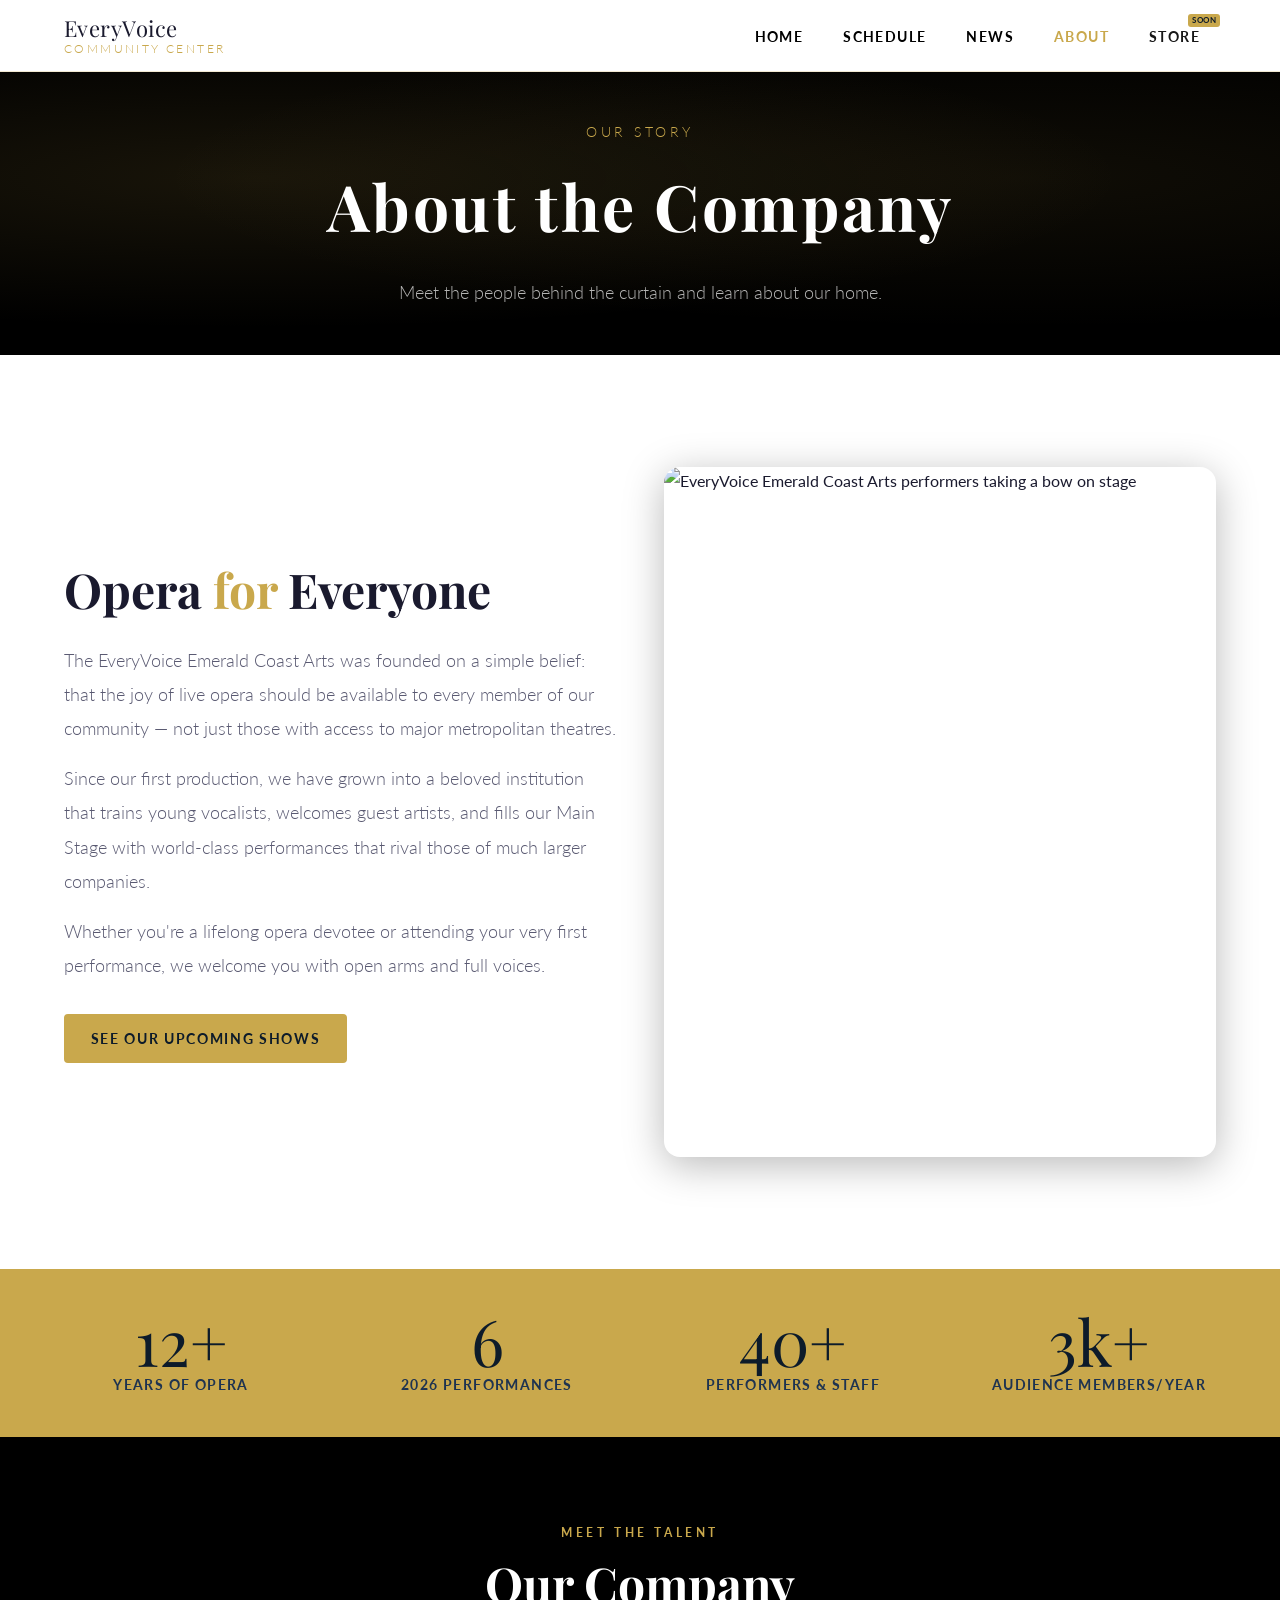
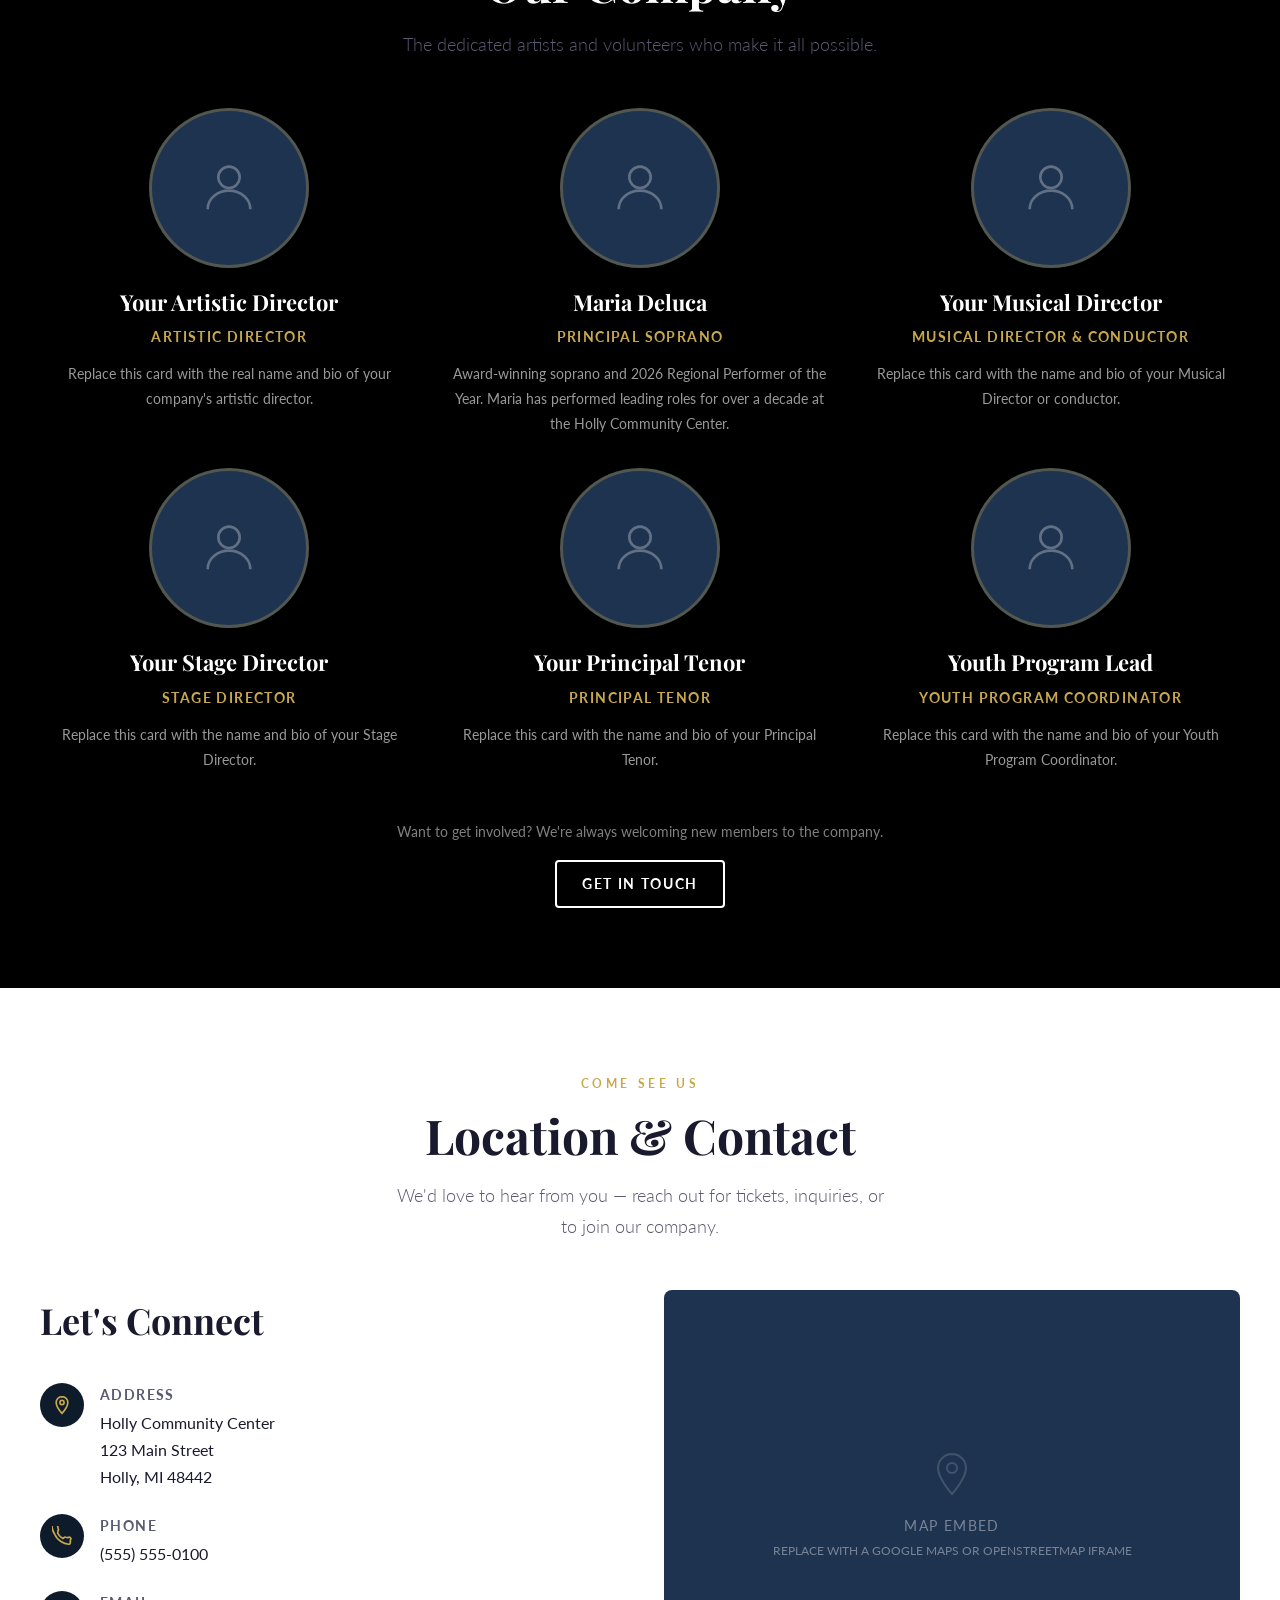
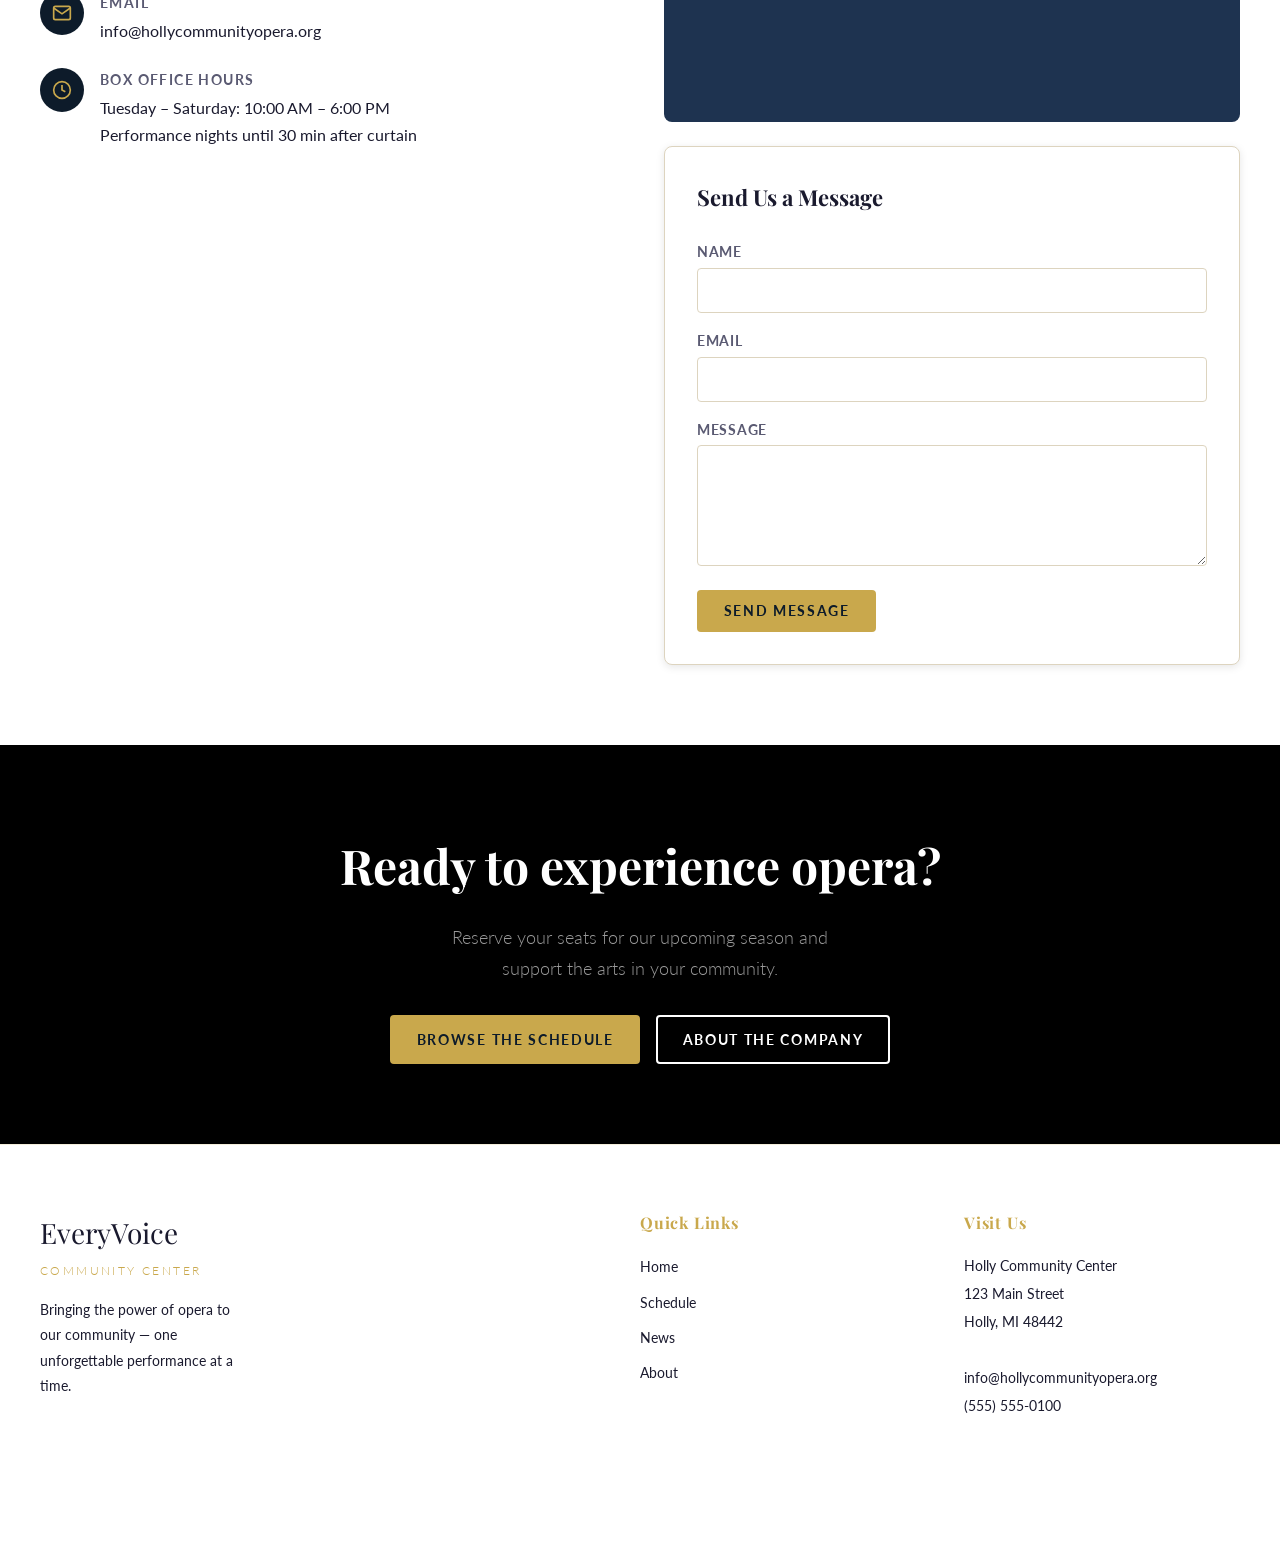
==== commit 48387515: "Changed wording and styles" ====
--- a/about.html
+++ b/about.html
@@ -41,7 +41,7 @@
   </header>
 
   <!-- ── About Intro ─────────────────────────────────────────── -->
-  <section style="padding: var(--sp-20) var(--sp-6); background: var(--clr-cream);" aria-labelledby="about-intro-heading">
+  <section style="padding: var(--sp-20) var(--sp-6); background: var(--panel-1); color: var(--panel-1-text);" aria-labelledby="about-intro-heading">
     <div class="about-intro">
       <div class="about-intro-text">
         <h2 id="about-intro-heading">Opera <em>for</em> Everyone</h2>
@@ -287,6 +287,29 @@
     </div>
   </section>
 
+    <!-- ── CTA Banner ─────────────────────────────────────────── -->
+  <section style="
+    background: #000;
+    padding: var(--sp-20) var(--sp-6);
+    text-align: center;
+  " aria-labelledby="cta-heading">
+    <h2 id="cta-heading" style="
+      font-family: var(--font-serif);
+      font-size: clamp(var(--fs-2xl), 4vw, var(--fs-4xl));
+      color: var(--clr-white); margin-bottom: var(--sp-4);
+    ">Ready to experience opera?</h2>
+    <p style="
+      color: rgba(255,255,255,.6); font-size: var(--fs-lg); font-weight: 300;
+      margin-bottom: var(--sp-8); max-width: 42ch; margin-inline: auto;
+    ">
+      Reserve your seats for our upcoming season and support the arts in your community.
+    </p>
+    <div style="display:flex; gap: var(--sp-4); justify-content: center; flex-wrap: wrap;">
+      <a href="schedule.html" class="btn btn-primary">Browse the Schedule</a>
+      <a href="about.html" class="btn btn-outline">About the Company</a>
+    </div>
+  </section>
+
   <!-- ── Footer ─────────────────────────────────────────────── -->
   <footer class="site-footer" aria-label="Site footer">
     <div class="footer-grid">
--- a/css/style.css
+++ b/css/style.css
@@ -23,6 +23,12 @@
   --clr-border:      #ddd4bf;
   --clr-overlay:     rgba(13, 27, 42, 0.72);
 
+  /* Panel Colors — edit these two pairs to retheme all alternating sections */
+  --panel-1:      #ffffff;
+  --panel-1-text: var(--clr-text);
+  --panel-2:      #000000;
+  --panel-2-text: #ffffff;
+
   /* Gradients */
   --grad-hero: linear-gradient(160deg, rgba(13,27,42,0.85) 0%, rgba(13,27,42,0.45) 100%);
   --grad-gold:  linear-gradient(90deg, var(--clr-gold) 0%, var(--clr-gold-light) 100%);
@@ -112,7 +118,8 @@
 
 /* ── Page Title Banner ──────────────────────────────────────── */
 .page-banner {
-  background: var(--clr-navy);
+  background: var(--panel-2);
+  color: var(--panel-2-text);
   padding: calc(var(--nav-h) + var(--sp-12)) var(--sp-6) var(--sp-12);
   text-align: center;
   position: relative;
@@ -157,7 +164,7 @@
 .site-nav {
   position: fixed; top: 0; left: 0; right: 0; z-index: 1000;
   height: var(--nav-h);
-  background: rgba(13, 27, 42, 0.97);
+  background: var(--clr-white);
   backdrop-filter: blur(12px);
   border-bottom: 1px solid rgba(201,168,76,.25);
   display: flex; align-items: center;
@@ -178,7 +185,7 @@
 .nav-logo .logo-title {
   font-family: var(--font-serif);
   font-size: var(--fs-xl);
-  color: var(--clr-white);
+  color: var(--clr-text);
   letter-spacing: 0.02em;
 }
 .nav-logo .logo-sub {
@@ -197,7 +204,7 @@
   letter-spacing: 0.1em;
   text-transform: uppercase;
   font-weight: 700;
-  color: rgba(255,255,255,.8);
+  color: rgb(0, 0, 0);
   padding: var(--sp-2) var(--sp-4);
   border-radius: var(--radius-sm);
   transition: color var(--transition), background var(--transition);
@@ -205,7 +212,7 @@
 .nav-links a:hover { color: var(--clr-gold); background: rgba(201,168,76,.08); }
 .nav-links a.active { color: var(--clr-gold); }
 .nav-links a.coming-soon {
-  color: rgba(255,255,255,.35);
+  color: rgb(23, 23, 23);
   cursor: default;
   pointer-events: none;
   position: relative;
@@ -319,8 +326,8 @@
    FOOTER
    ============================================================ */
 .site-footer {
-  background: var(--clr-navy);
-  color: rgba(255,255,255,.65);
+  background: var(--clr-white);
+  color: var(--clr-text);
   padding: var(--sp-16) var(--sp-6) var(--sp-8);
   border-top: 1px solid rgba(201,168,76,.2);
 }
@@ -334,7 +341,7 @@
 .footer-brand .logo-title {
   font-family: var(--font-serif);
   font-size: var(--fs-2xl);
-  color: var(--clr-white);
+  color: var(--clr-text);
   display: block;
   margin-bottom: var(--sp-1);
 }
@@ -453,7 +460,7 @@
 
 /* ── Season Highlight Strip ─────────────────────────────────── */
 .season-strip {
-  background: var(--clr-navy);
+  background: var(--panel-2);
   padding: var(--sp-8) var(--sp-6);
   border-bottom: 1px solid rgba(201,168,76,.15);
 }
@@ -463,16 +470,20 @@
   gap: var(--sp-6); flex-wrap: wrap;
 }
 .season-strip-text {
-  color: rgba(255,255,255,.8);
+  color: var(--panel-2-text);
   font-size: var(--fs-sm); letter-spacing: 0.1em;
 }
 .season-strip-text strong { color: var(--clr-gold); font-size: var(--fs-base); }
 
 /* ── Featured Performance Section ────────────────────────────── */
-.section { padding: var(--sp-20) var(--sp-6); }
+.section { 
+  padding: var(--sp-20) var(--sp-6); 
+  background: var(--panel-1); 
+  color: var(--panel-1-text);
+}
 .section-dark {
-  background: var(--clr-navy);
-  color: var(--clr-white);
+  background: var(--panel-2);
+  color: var(--panel-2-text);
 }
 .section-title-block { text-align: center; margin-bottom: var(--sp-12); }
 .section-title-block .eyebrow {
@@ -508,7 +519,7 @@
   background: linear-gradient(to right, transparent 60%, var(--clr-navy));
 }
 .featured-card-body {
-  background: var(--clr-navy-mid);
+  background: var(--panel-2);
   padding: var(--sp-12);
   display: flex; flex-direction: column; justify-content: center;
   gap: var(--sp-6);
@@ -523,7 +534,7 @@
 }
 .featured-card-body h3 {
   font-family: var(--font-serif);
-  font-size: var(--fs-3xl); color: var(--clr-white);
+  font-size: var(--fs-3xl); color: var(--panel-2-text);
   font-style: italic; line-height: 1.2;
 }
 .featured-card-body .composer {
@@ -583,6 +594,8 @@
 .card-body {
   padding: var(--sp-6);
   flex: 1; display: flex; flex-direction: column; gap: var(--sp-3);
+  background: var(--panel-2);
+  color: var(--panel-2-text);
 }
 .card-tag {
   font-size: var(--fs-xs); letter-spacing: 0.15em; text-transform: uppercase;
@@ -594,13 +607,15 @@
 .card-title {
   font-family: var(--font-serif);
   font-size: var(--fs-xl); color: var(--clr-text); line-height: 1.3;
+  color: var(--panel-2-text);
 }
 .card-meta {
-  font-size: var(--fs-xs); color: var(--clr-text-muted);
+  font-size: var(--fs-xs); 
+  color: var(--panel-2-text);
   letter-spacing: 0.05em;
 }
 .card-excerpt {
-  font-size: var(--fs-sm); color: var(--clr-text-muted);
+  font-size: var(--fs-sm); color: var(--panel-2-text);
   line-height: 1.8; flex: 1;
 }
 .card-link {
@@ -625,7 +640,7 @@
 /* ── Mission Statement ──────────────────────────────────────── */
 .mission {
   padding: var(--sp-20) var(--sp-6);
-  background: var(--clr-gold-pale);
+  background: var(--panel-2);
   text-align: center;
 }
 .mission blockquote {
@@ -633,7 +648,7 @@
   font-family: var(--font-serif);
   font-size: clamp(var(--fs-xl), 3vw, var(--fs-3xl));
   font-style: italic;
-  color: var(--clr-navy);
+  color: var(--panel-2-text);
   line-height: 1.5;
 }
 .mission blockquote::before,
@@ -650,7 +665,7 @@
 /* ── Gallery Strip (Home) ────────────────────────────────────── */
 .gallery-strip {
   padding: var(--sp-20) var(--sp-6);
-  background: var(--clr-white);
+  background: var(--panel-1);
 }
 .gallery-grid {
   max-width: var(--max-w); margin-inline: auto;
@@ -710,7 +725,7 @@
   display: grid;
   grid-template-columns: 120px 1fr auto;
   gap: var(--sp-6);
-  background: var(--clr-white);
+  background: var(--panel-1);
   border-radius: var(--radius-md);
   border: 1px solid var(--clr-border);
   overflow: hidden;
@@ -720,7 +735,7 @@
 .event-row:hover { transform: translateY(-2px); box-shadow: var(--shadow-md); }
 
 .event-date-block {
-  background: var(--clr-navy);
+  background: var(--panel-2);
   display: flex; flex-direction: column;
   align-items: center; justify-content: center;
   padding: var(--sp-4);
@@ -733,11 +748,11 @@
 }
 .event-date-block .day {
   font-family: var(--font-serif);
-  font-size: var(--fs-4xl); color: var(--clr-white);
+  font-size: var(--fs-4xl); color: var(--panel-2-text);
   line-height: 1;
 }
 .event-date-block .year {
-  font-size: var(--fs-xs); color: rgba(255,255,255,.4);
+  font-size: var(--fs-xs); color: var(--panel-2-text);
 }
 
 .event-info {
@@ -805,7 +820,7 @@
 
 .news-featured {
   grid-column: 1;
-  background: var(--clr-white);
+  background: var(--panel-1);
   border-radius: var(--radius-md);
   overflow: hidden;
   box-shadow: var(--shadow-sm);
@@ -815,7 +830,7 @@
 .news-featured img {
   width: 100%; height: 380px; object-fit: cover;
 }
-.news-featured-body { padding: var(--sp-8); }
+.news-featured-body { padding: var(--sp-8); background: var(--panel-2); color: var(--panel-2-text);}
 .news-featured-body .tag {
   font-size: var(--fs-xs); letter-spacing: 0.15em; text-transform: uppercase;
   color: var(--clr-gold); font-weight: 700; margin-bottom: var(--sp-4);
@@ -826,10 +841,10 @@
   line-height: 1.25; margin-bottom: var(--sp-4);
 }
 .news-featured-body .meta {
-  font-size: var(--fs-xs); color: var(--clr-text-muted);
+  font-size: var(--fs-xs); color: var(--panel-2-text);
   letter-spacing: 0.08em; margin-bottom: var(--sp-4);
 }
-.news-featured-body p { color: var(--clr-text-muted); line-height: 1.9; }
+.news-featured-body p { color: var(--panel-2-text); line-height: 1.9; }
 
 .news-grid {
   display: grid; gap: var(--sp-6);
@@ -840,7 +855,7 @@
 /* Sidebar */
 .news-sidebar { position: sticky; top: calc(var(--nav-h) + var(--sp-6)); }
 .sidebar-widget {
-  background: var(--clr-white);
+  background: var(--panel-2);
   border: 1px solid var(--clr-border);
   border-radius: var(--radius-md);
   padding: var(--sp-6);
@@ -848,7 +863,7 @@
 }
 .sidebar-widget h3 {
   font-family: var(--font-serif);
-  font-size: var(--fs-lg); color: var(--clr-navy);
+  font-size: var(--fs-lg); color: var(--panel-2-text);
   margin-bottom: var(--sp-4);
   padding-bottom: var(--sp-3);
   border-bottom: 2px solid var(--clr-gold);
@@ -865,13 +880,13 @@
   font-family: var(--font-sans); font-size: var(--fs-sm);
   cursor: pointer; padding: var(--sp-3) var(--sp-4);
   border-radius: var(--radius-sm);
-  color: var(--clr-text-muted);
+  color: var(--panel-2-text);
   transition: all var(--transition);
 }
 .sidebar-filter-btn.active,
 .sidebar-filter-btn:hover {
   background: var(--clr-gold-pale);
-  color: var(--clr-navy); font-weight: 700;
+  color: var(--panel-2-text); font-weight: 700;
 }
 
 /* ============================================================
@@ -904,7 +919,7 @@
 /* People Grid */
 .people-section {
   padding: var(--sp-20) var(--sp-6);
-  background: var(--clr-navy);
+  background: var(--panel-2);
 }
 .people-grid {
   max-width: var(--max-w); margin-inline: auto;
@@ -944,7 +959,8 @@
 /* Location & Contact */
 .contact-section {
   padding: var(--sp-20) var(--sp-6);
-  background: var(--clr-cream);
+  background: var(--panel-1);
+  color: var(--panel-1-text);
 }
 .contact-grid {
   max-width: var(--max-w); margin-inline: auto;
